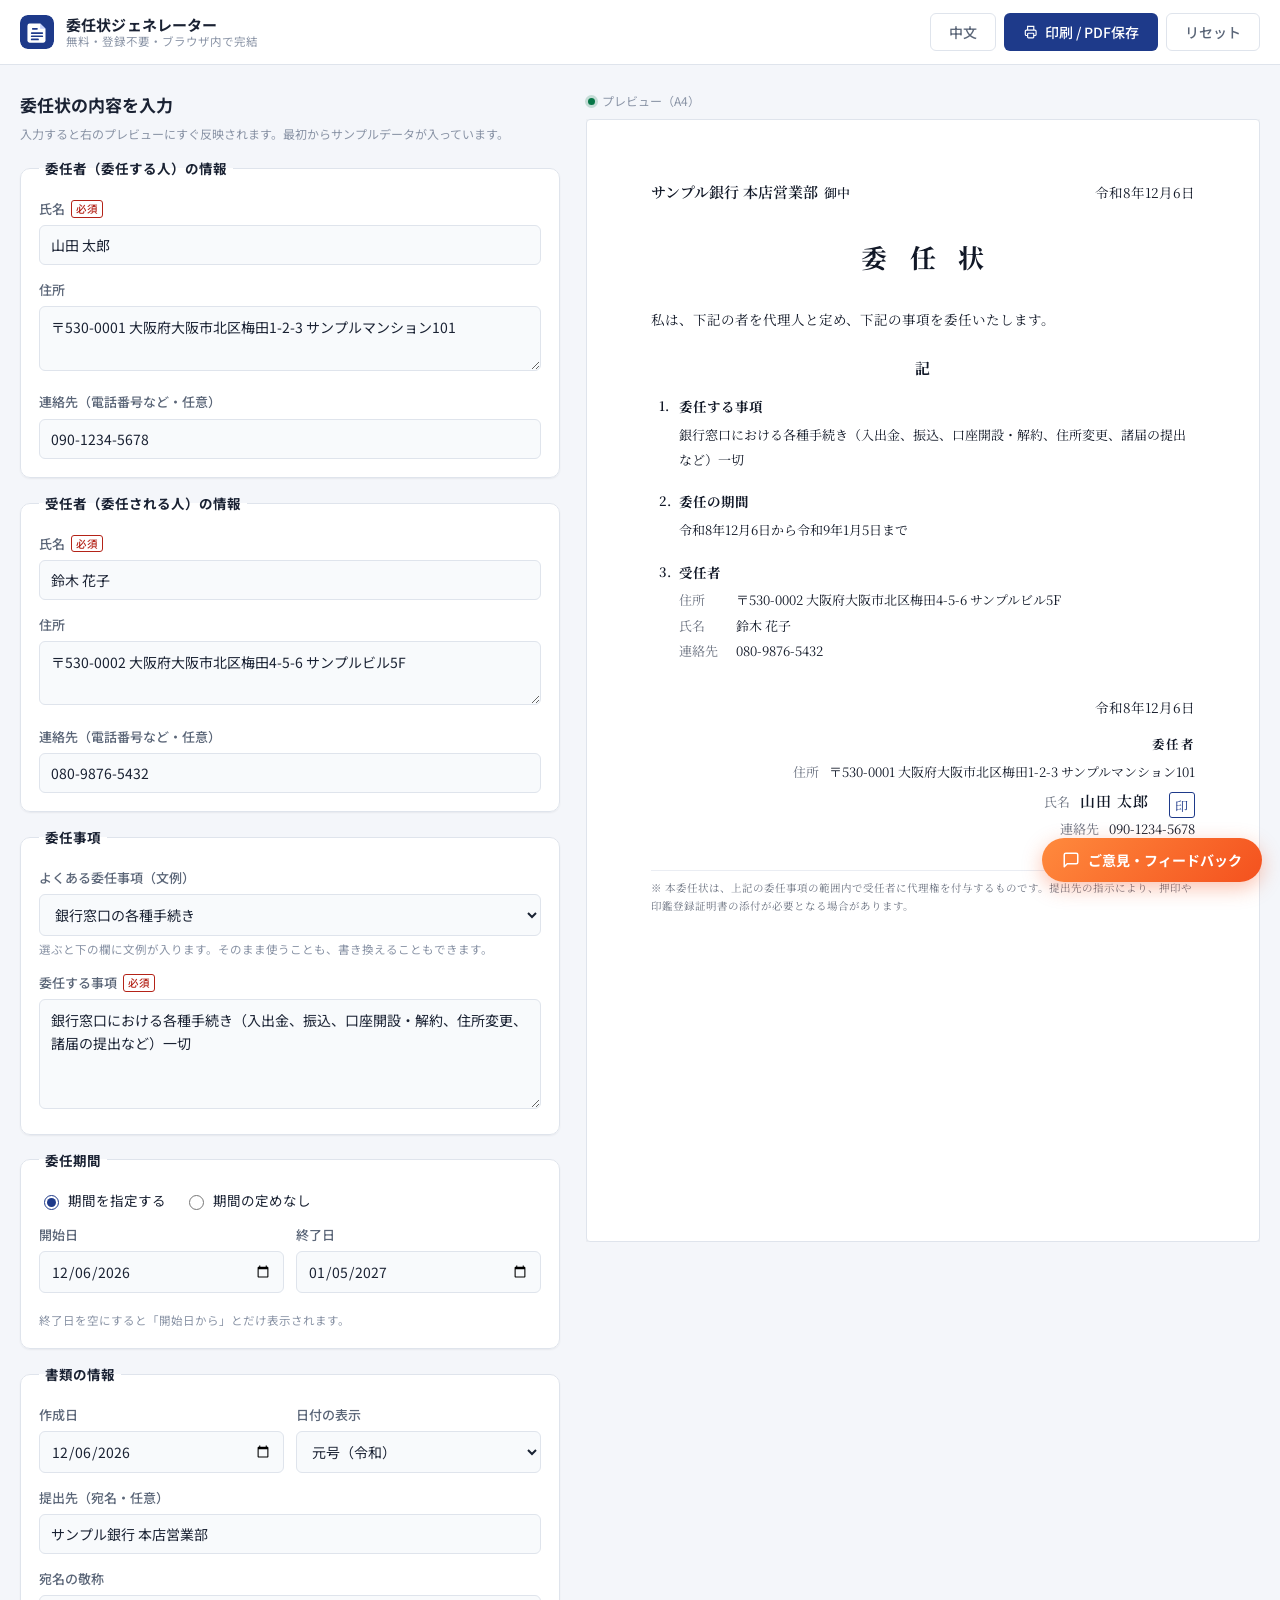
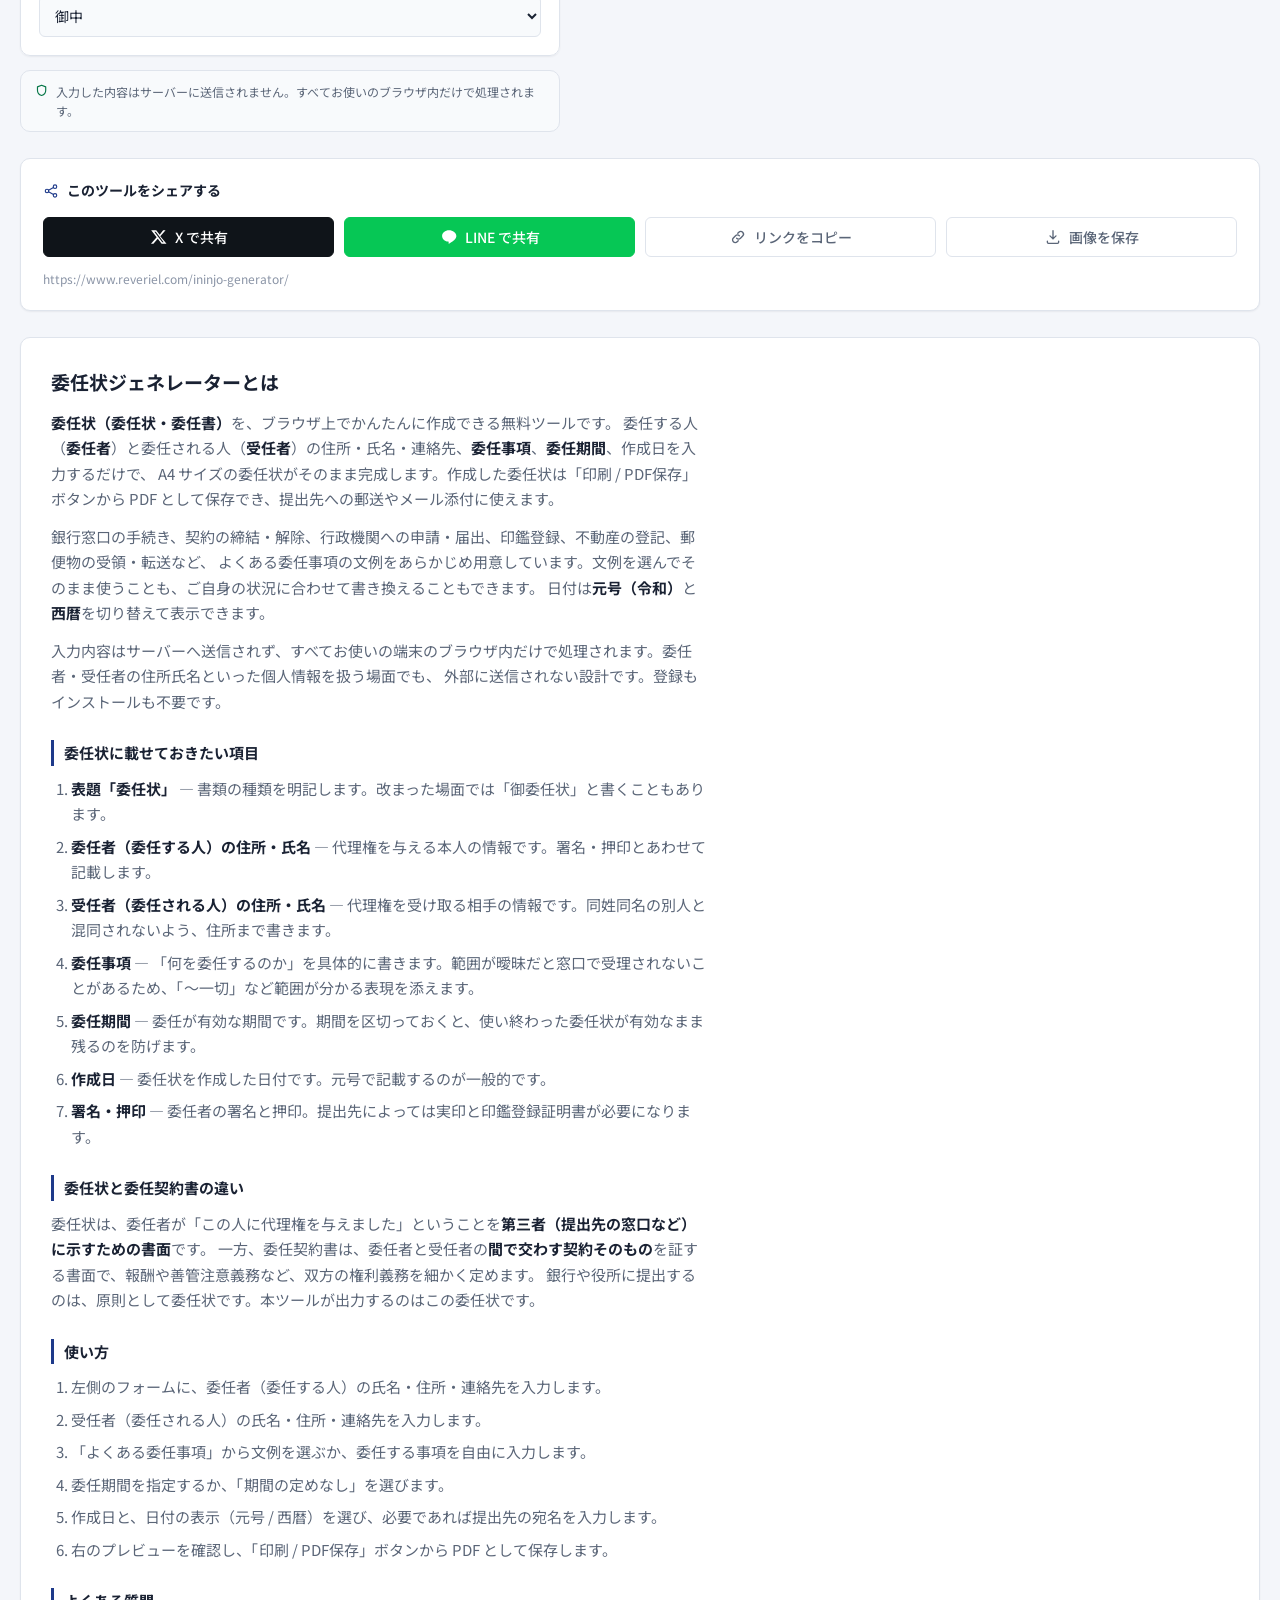
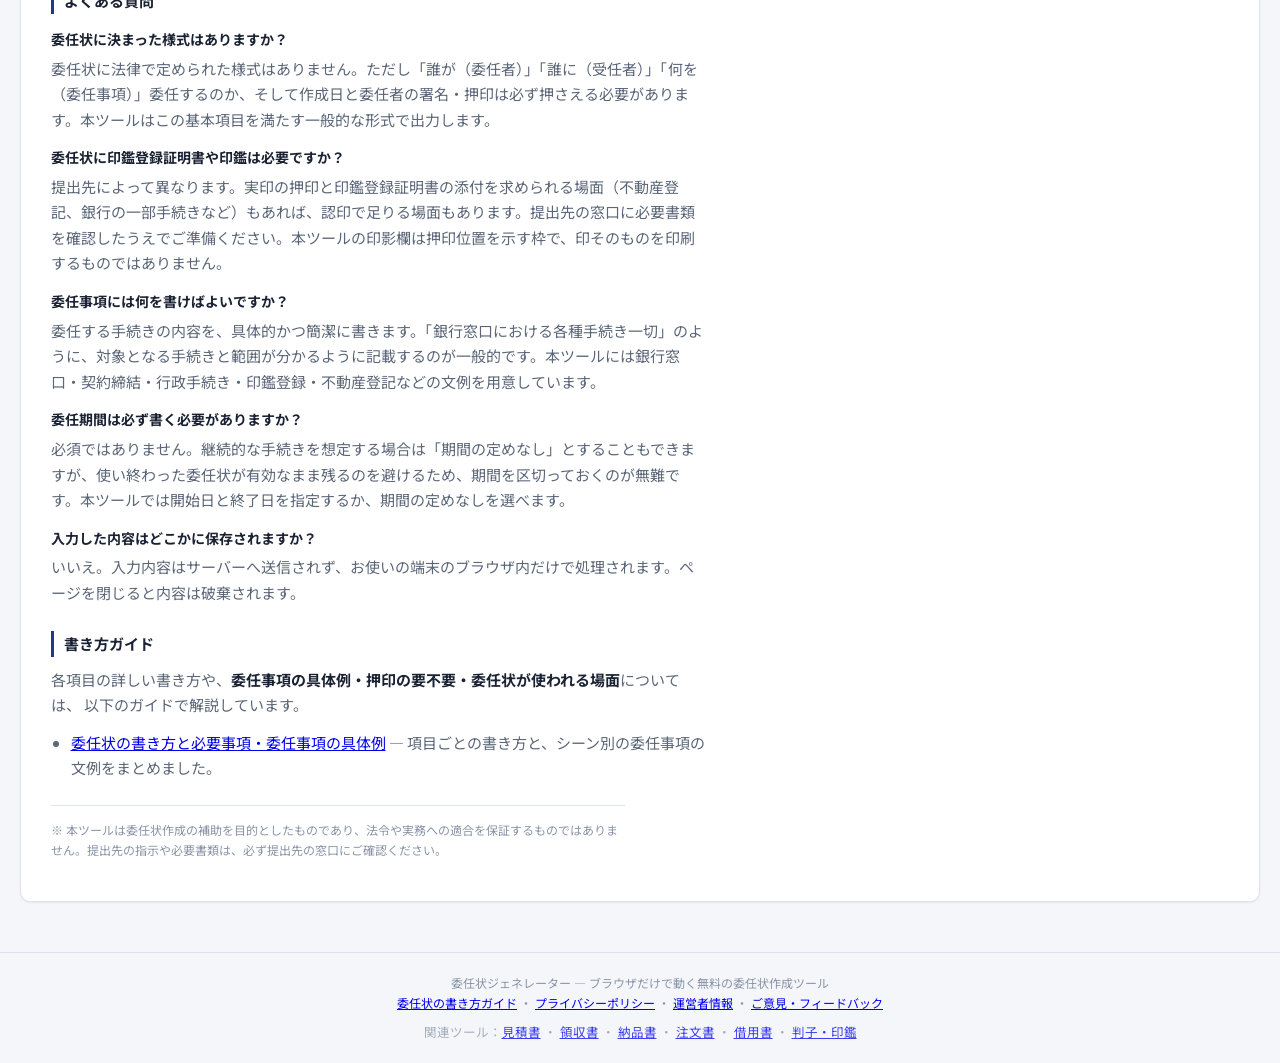
==== index.html @ 8fd9bf95 "新建委任状ジェネレーター：委任状PDF作成ツール(双栏form+A4预览+i18n+書き方教程)" ====
<!DOCTYPE html>
<html lang="ja">
<head>
<meta charset="UTF-8">
<meta name="viewport" content="width=device-width, initial-scale=1">
<title>委任状ジェネレーター｜無料・登録不要で委任状をPDF作成</title>
<meta name="description" content="委任状（委任状・委任書）を無料で作成できるツールです。委任者・受任者の住所氏名、委任事項、委任期間、作成日を入力するだけで、A4 の委任状がブラウザ内で完成します。銀行窓口・契約締結・行政手続き・印鑑登録・不動産登記などの文例つき。登録不要、入力内容は外部送信されません。">
<meta name="keywords" content="委任状,委任状 テンプレート,委任状 書き方,委任状 無料,委任状 PDF,委任状 フォーマット,委任事項,委任書">
<meta name="robots" content="index, follow">
<link rel="canonical" href="https://www.reveriel.com/ininjo-generator/">
<meta property="og:type" content="website">
<meta property="og:title" content="委任状ジェネレーター｜無料・登録不要で委任状をPDF作成">
<meta property="og:description" content="委任者・受任者・委任事項・委任期間を入力するだけで、A4 の委任状を無料で作成し、PDF 保存できます。ブラウザ内で完結。">
<meta property="og:locale" content="ja_JP">
<meta property="og:url" content="https://www.reveriel.com/ininjo-generator/">
<meta property="og:image" content="https://www.reveriel.com/ininjo-generator/og-image.png">
<meta property="og:image:width" content="1200">
<meta property="og:image:height" content="630">
<meta name="twitter:card" content="summary_large_image">
<meta name="twitter:image" content="https://www.reveriel.com/ininjo-generator/og-image.png">
<link rel="preconnect" href="https://fonts.googleapis.com">
<link rel="preconnect" href="https://fonts.gstatic.com" crossorigin>
<link href="https://fonts.googleapis.com/css2?family=Noto+Sans+JP:wght@400;500;700&family=Noto+Serif+JP:wght@400;600;700&display=swap" rel="stylesheet">
<link rel="icon" href="data:image/svg+xml,%3Csvg xmlns='http://www.w3.org/2000/svg' viewBox='0 0 32 32'%3E%3Crect width='32' height='32' rx='7' fill='%231e3a8a'/%3E%3Cpath d='M9 8h10l5 5v11a2 2 0 0 1-2 2H9a2 2 0 0 1-2-2V10a2 2 0 0 1 2-2z' fill='%23ffffff'/%3E%3Cpath d='M19 8v5h5' fill='%23c7d2fe'/%3E%3Cg stroke='%231e3a8a' stroke-width='1.6' stroke-linecap='round'%3E%3Cpath d='M12 13h4M11 17h10M11 20h10M11 23h6'/%3E%3C/g%3E%3C/svg%3E">
<link rel="stylesheet" href="style.css">
<!-- Cloudflare Web Analytics --><script type='module' src='https://static.cloudflareinsights.com/beacon.min.js' data-cf-beacon='{"token": "6fc01bf3ac5e457ba1bd16b91e5b653e"}'></script><!-- End Cloudflare Web Analytics -->
<script type="application/ld+json">
{
  "@context": "https://schema.org",
  "@graph": [
    {
      "@type": "WebApplication",
      "name": "委任状ジェネレーター",
      "url": "https://www.reveriel.com/ininjo-generator/",
      "applicationCategory": "BusinessApplication",
      "operatingSystem": "Web",
      "browserRequirements": "JavaScript が有効なブラウザ",
      "description": "委任者・受任者・委任事項・委任期間を入力するだけで、A4 の委任状（委任状・委任書）をブラウザ上で作成し、PDF として保存・印刷できる無料ツールです。",
      "offers": { "@type": "Offer", "price": "0", "priceCurrency": "JPY" },
      "featureList": [
        "委任者・受任者の住所・氏名・連絡先の記載",
        "銀行窓口・契約締結・行政手続き・印鑑登録・不動産登記などの委任事項の文例",
        "委任期間の指定（期限なしにも対応）",
        "元号（令和）・西暦の切り替え",
        "A4 縦の印刷・PDF 保存",
        "入力内容はブラウザ内のみで処理"
      ],
      "inLanguage": "ja"
    },
    {
      "@type": "FAQPage",
      "mainEntity": [
        {
          "@type": "Question",
          "name": "委任状に決まった様式はありますか？",
          "acceptedAnswer": {
            "@type": "Answer",
            "text": "委任状に法律で定められた様式はありません。ただし「誰が（委任者）」「誰に（受任者）」「何を（委任事項）」委任するのか、そして作成日と委任者の署名・押印は必ず押さえる必要があります。本ツールはこの基本項目を満たす一般的な形式で出力します。"
          }
        },
        {
          "@type": "Question",
          "name": "委任状に印鑑登録証明書や印鑑は必要ですか？",
          "acceptedAnswer": {
            "@type": "Answer",
            "text": "提出先によって異なります。実印の押印と印鑑登録証明書の添付を求められる場面（不動産登記、銀行の一部手続きなど）もあれば、認印で足りる場面もあります。提出先の窓口に必要書類を確認したうえでご準備ください。本ツールの印影欄は押印位置を示す枠で、印そのものを印刷するものではありません。"
          }
        },
        {
          "@type": "Question",
          "name": "委任事項には何を書けばよいですか？",
          "acceptedAnswer": {
            "@type": "Answer",
            "text": "委任する手続きの内容を、具体的かつ簡潔に書きます。「銀行窓口における各種手続き一切」のように、対象となる手続きと範囲が分かるように記載するのが一般的です。本ツールには銀行窓口・契約締結・行政手続き・印鑑登録・不動産登記などの文例を用意しています。"
          }
        },
        {
          "@type": "Question",
          "name": "委任期間は必ず書く必要がありますか？",
          "acceptedAnswer": {
            "@type": "Answer",
            "text": "必須ではありません。継続的な手続きを想定する場合は「期間の定めなし」とすることもできますが、使い終わった委任状が有効なまま残るのを避けるため、期間を区切っておくのが無難です。本ツールでは開始日と終了日を指定するか、期間の定めなしを選べます。"
          }
        },
        {
          "@type": "Question",
          "name": "入力した内容はサーバーに送信されますか？",
          "acceptedAnswer": {
            "@type": "Answer",
            "text": "いいえ。入力内容はサーバーへ送信されず、お使いの端末のブラウザ内だけで処理されます。ページを閉じると内容は破棄されます。"
          }
        }
      ]
    }
  ]
}
</script>
</head>
<body>

<header class="site-header no-print">
  <div class="wrap header-inner">
    <div class="brand">
      <svg class="brand-mark" viewBox="0 0 32 32" aria-hidden="true">
        <rect width="32" height="32" rx="7" fill="currentColor"/>
        <path d="M9 8h10l5 5v11a2 2 0 0 1-2 2H9a2 2 0 0 1-2-2V10a2 2 0 0 1 2-2z" fill="#fff"/>
        <path d="M19 8v5h5" fill="#c7d2fe"/>
        <g stroke="currentColor" stroke-width="1.6" stroke-linecap="round">
          <path d="M12 13h4M11 17h10M11 20h10M11 23h6"/>
        </g>
      </svg>
      <div class="brand-text">
        <strong data-i18n="brandName">委任状ジェネレーター</strong>
        <span data-i18n="tagline">無料・登録不要・ブラウザ内で完結</span>
      </div>
    </div>

    <div class="header-actions">
      <button type="button" class="btn btn-ghost" id="langBtn" aria-label="表示言語を切り替える / 切换语言">中文</button>
      <button type="button" class="btn btn-primary" id="printBtn">
        <svg viewBox="0 0 20 20" aria-hidden="true" class="ic">
          <path d="M6 7V3h8v4M6 15H4.5A1.5 1.5 0 0 1 3 13.5v-4A1.5 1.5 0 0 1 4.5 8h11A1.5 1.5 0 0 1 17 9.5v4a1.5 1.5 0 0 1-1.5 1.5H14" fill="none" stroke="currentColor" stroke-width="1.5" stroke-linecap="round"/>
          <rect x="6" y="12" width="8" height="6" rx="1" fill="none" stroke="currentColor" stroke-width="1.5"/>
        </svg>
        <span data-i18n="btnPrint">印刷 / PDF保存</span>
      </button>
      <button type="button" class="btn btn-ghost" id="resetBtn" data-i18n="btnReset">リセット</button>
    </div>
  </div>
</header>

<main class="wrap layout">

  <!-- ============ 入力フォーム ============ -->
  <section class="pane form-pane no-print" aria-label="入力フォーム">
    <div class="pane-head">
      <h2 data-i18n="formTitle">委任状の内容を入力</h2>
      <p class="hint" data-i18n="formHint">入力すると右のプレビューにすぐ反映されます。最初からサンプルデータが入っています。</p>
    </div>

    <form id="delegationForm" autocomplete="off" novalidate>

      <fieldset class="card">
        <legend data-i18n="legendPrincipal">委任者（委任する人）の情報</legend>

        <div class="field">
          <label for="principalName"><span data-i18n="lblPrincipalName">氏名</span><span class="req" data-i18n="req">必須</span></label>
          <input type="text" id="principalName" name="principalName" data-i18n-ph="phPrincipalName" placeholder="例：山田 太郎">
        </div>

        <div class="field">
          <label for="principalAddress" data-i18n="lblPrincipalAddress">住所</label>
          <textarea id="principalAddress" name="principalAddress" rows="2" data-i18n-ph="phPrincipalAddress" placeholder="例：〒530-0001 大阪府大阪市北区梅田1-2-3 サンプルマンション101"></textarea>
        </div>

        <div class="field">
          <label for="principalContact" data-i18n="lblContact">連絡先（電話番号など・任意）</label>
          <input type="text" id="principalContact" name="principalContact" inputmode="tel" data-i18n-ph="phContact" placeholder="例：090-1234-5678">
        </div>
      </fieldset>

      <fieldset class="card">
        <legend data-i18n="legendAgent">受任者（委任される人）の情報</legend>

        <div class="field">
          <label for="agentName"><span data-i18n="lblAgentName">氏名</span><span class="req" data-i18n="req">必須</span></label>
          <input type="text" id="agentName" name="agentName" data-i18n-ph="phAgentName" placeholder="例：鈴木 花子">
        </div>

        <div class="field">
          <label for="agentAddress" data-i18n="lblAgentAddress">住所</label>
          <textarea id="agentAddress" name="agentAddress" rows="2" data-i18n-ph="phAgentAddress" placeholder="例：〒530-0002 大阪府大阪市北区梅田4-5-6 サンプルビル5F"></textarea>
        </div>

        <div class="field">
          <label for="agentContact" data-i18n="lblContact">連絡先（電話番号など・任意）</label>
          <input type="text" id="agentContact" name="agentContact" inputmode="tel" data-i18n-ph="phContact" placeholder="例：080-9876-5432">
        </div>
      </fieldset>

      <fieldset class="card">
        <legend data-i18n="legendMatters">委任事項</legend>

        <div class="field">
          <label for="mattersPreset" data-i18n="lblMattersPreset">よくある委任事項（文例）</label>
          <select id="mattersPreset" name="mattersPreset">
            <option value="" selected data-i18n="optMattersChoose">—— 選択してください（または自由に入力）——</option>
            <option value="bank" data-i18n="presetBank">銀行窓口の各種手続き</option>
            <option value="contract" data-i18n="presetContract">契約の締結・解除</option>
            <option value="admin" data-i18n="presetAdmin">行政機関への申請・届出</option>
            <option value="inkan" data-i18n="presetInkan">印鑑登録に関する手続き</option>
            <option value="realestate" data-i18n="presetRealestate">不動産の登記に関する手続き</option>
            <option value="mail" data-i18n="presetMail">郵便物の受領・転送</option>
          </select>
          <p class="help" data-i18n="helpMattersPreset">選ぶと下の欄に文例が入ります。そのまま使うことも、書き換えることもできます。</p>
        </div>

        <div class="field">
          <label for="matters"><span data-i18n="lblMatters">委任する事項</span><span class="req" data-i18n="req">必須</span></label>
          <textarea id="matters" name="matters" rows="4" data-i18n-ph="phMatters" placeholder="例：銀行窓口における各種手続き（入出金、振込、口座開設・解約、住所変更など）一切"></textarea>
        </div>
      </fieldset>

      <fieldset class="card">
        <legend data-i18n="legendPeriod">委任期間</legend>

        <div class="radio-row">
          <label><input type="radio" name="periodType" value="range" checked><span data-i18n="optPeriodRange">期間を指定する</span></label>
          <label><input type="radio" name="periodType" value="none"><span data-i18n="optPeriodNone">期間の定めなし</span></label>
        </div>

        <div class="grid-2" id="periodFields">
          <div class="field">
            <label for="periodFrom" data-i18n="lblPeriodFrom">開始日</label>
            <input type="date" id="periodFrom" name="periodFrom">
          </div>
          <div class="field">
            <label for="periodTo" data-i18n="lblPeriodTo">終了日</label>
            <input type="date" id="periodTo" name="periodTo">
          </div>
        </div>
        <p class="help" data-i18n="helpPeriod">終了日を空にすると「開始日から」とだけ表示されます。</p>
      </fieldset>

      <fieldset class="card">
        <legend data-i18n="legendDoc">書類の情報</legend>

        <div class="grid-2">
          <div class="field">
            <label for="issueDate" data-i18n="lblIssueDate">作成日</label>
            <input type="date" id="issueDate" name="issueDate">
          </div>
          <div class="field">
            <label for="eraStyle" data-i18n="lblEraStyle">日付の表示</label>
            <select id="eraStyle" name="eraStyle">
              <option value="era" selected data-i18n="optEraJa">元号（令和）</option>
              <option value="west" data-i18n="optEraWest">西暦</option>
            </select>
          </div>
        </div>

        <div class="field">
          <label for="recipient" data-i18n="lblRecipient">提出先（宛名・任意）</label>
          <input type="text" id="recipient" name="recipient" data-i18n-ph="phRecipient" placeholder="例：サンプル銀行 本店営業部">
        </div>

        <div class="field">
          <label for="recipientHonorific" data-i18n="lblHonorific">宛名の敬称</label>
          <select id="recipientHonorific" name="recipientHonorific">
            <option value="御中" selected>御中</option>
            <option value="様">様</option>
            <option value="">（付けない）</option>
          </select>
        </div>
      </fieldset>

      <p class="privacy-note">
        <svg viewBox="0 0 16 16" aria-hidden="true" class="ic"><path d="M8 1.5 3 3.5v4c0 3 2.1 5.6 5 6.5 2.9-.9 5-3.5 5-6.5v-4L8 1.5z" fill="none" stroke="currentColor" stroke-width="1.4" stroke-linejoin="round"/></svg>
        <span data-i18n="privacy">入力した内容はサーバーに送信されません。すべてお使いのブラウザ内だけで処理されます。</span>
      </p>
    </form>
  </section>

  <!-- ============ プレビュー / 印刷対象 ============ -->
  <section class="pane preview-pane" aria-label="プレビュー">
    <div class="preview-bar no-print">
      <span class="dot"></span> <span data-i18n="previewBar">プレビュー（A4）</span>
    </div>

    <div class="paper-wrap">
      <article class="paper" id="paper">
        <div class="doc-topline">
          <p class="doc-recipient" id="pvRecipientLine" hidden>
            <span id="pvRecipient">サンプル銀行 本店営業部</span><span class="honorific" id="pvRecipientHonorific">御中</span>
          </p>
          <p class="doc-date" id="pvDate">令和8年10月13日</p>
        </div>

        <h1 class="doc-title" id="docTitle">委 任 状</h1>

        <p class="doc-lead" id="pvLead">私は、下記の者を代理人と定め、下記の事項を委任いたします。</p>

        <p class="ki-mark">記</p>

        <ol class="doc-items">
          <li class="doc-item">
            <p class="item-title" id="pvItemMatters">委任する事項</p>
            <p class="item-body" id="pvMatters"></p>
          </li>

          <li class="doc-item">
            <p class="item-title" id="pvItemPeriod">委任の期間</p>
            <p class="item-body" id="pvPeriod"></p>
          </li>

          <li class="doc-item">
            <p class="item-title" id="pvItemAgent">受任者</p>
            <div class="party">
              <p class="party-line" id="pvAgentAddressLine">
                <span class="party-label">住所</span>
                <span class="party-value" id="pvAgentAddress"></span>
              </p>
              <p class="party-line" id="pvAgentNameLine">
                <span class="party-label">氏名</span>
                <span class="party-value" id="pvAgentName"></span>
              </p>
              <p class="party-line" id="pvAgentContactLine">
                <span class="party-label">連絡先</span>
                <span class="party-value" id="pvAgentContact"></span>
              </p>
            </div>
          </li>
        </ol>

        <div class="sign-block">
          <p class="sign-date" id="pvSignDate">令和8年10月13日</p>
          <p class="sign-role" id="pvRolePrincipal">委任者</p>
          <p class="sign-line" id="pvPrincipalAddressLine">
            <span class="party-label">住所</span>
            <span class="party-value" id="pvPrincipalAddress"></span>
          </p>
          <p class="sign-line" id="pvPrincipalNameLine">
            <span class="party-label">氏名</span>
            <span class="party-value sign-name" id="pvPrincipalName"></span>
            <span class="seal-box" aria-hidden="true">印</span>
          </p>
          <p class="sign-line" id="pvPrincipalContactLine">
            <span class="party-label">連絡先</span>
            <span class="party-value" id="pvPrincipalContact"></span>
          </p>
        </div>

        <p class="paper-footnote" id="pvPaperNote">※ 本委任状は、上記の委任事項の範囲内で受任者に代理権を付与するものです。提出先の指示により、押印や印鑑登録証明書の添付が必要となる場合があります。</p>
      </article>
    </div>
  </section>

  <!-- ============ シェア（バイラル導線） ============ -->
  <section class="share-block no-print" id="shareBlock" aria-label="share">
    <p class="share-block-title">
      <svg viewBox="0 0 24 24" fill="none" stroke="currentColor" stroke-width="1.7" stroke-linecap="round" stroke-linejoin="round" aria-hidden="true"><circle cx="18" cy="5.5" r="2.6"/><circle cx="6" cy="12" r="2.6"/><circle cx="18" cy="18.5" r="2.6"/><path d="M8.3 10.8 15.7 6.7M8.3 13.2l7.4 4.1"/></svg>
      <span data-i18n="shareTitle">このツールをシェアする</span>
    </p>
    <div class="share-row">
      <button class="btn share-btn share-x" id="shareXBtn" type="button" aria-label="X">
        <svg class="share-logo" viewBox="0 0 24 24" fill="currentColor" aria-hidden="true"><path d="M17.53 3h3.24l-7.08 8.09L22 21h-6.52l-5.11-6.68L4.53 21H1.29l7.57-8.66L1.6 3h6.69l4.62 6.1L17.53 3Zm-1.14 16.06h1.8L7.7 4.85H5.77l10.62 14.21Z"/></svg>
        <span data-i18n="shareX">X で共有</span>
      </button>
      <button class="btn share-btn share-line" id="shareLineBtn" type="button" aria-label="LINE">
        <svg class="share-logo" viewBox="0 0 24 24" fill="currentColor" aria-hidden="true"><path d="M12 3C6.9 3 2.8 6.4 2.8 10.6c0 3.77 3.35 6.93 7.88 7.53.31.07.73.2.83.47.1.24.06.62.03.87l-.13.83c-.04.24-.19.94.82.51 1.01-.42 5.44-3.2 7.42-5.48 1.37-1.47 2.13-2.96 2.13-4.73C21.78 6.4 17.1 3 12 3Z"/></svg>
        <span data-i18n="shareLine">LINE で共有</span>
      </button>
      <button class="btn share-btn share-copy" id="shareCopyBtn" type="button" aria-label="copy link">
        <svg class="share-logo" viewBox="0 0 24 24" fill="none" stroke="currentColor" stroke-width="1.8" stroke-linecap="round" stroke-linejoin="round" aria-hidden="true"><path d="M10.2 13.7a3.6 3.6 0 0 0 5.1 0l2.9-2.9a3.6 3.6 0 0 0-5.1-5.1l-1.4 1.4"/><path d="M13.8 10.3a3.6 3.6 0 0 0-5.1 0l-2.9 2.9a3.6 3.6 0 0 0 5.1 5.1l1.4-1.4"/></svg>
        <span id="shareCopyLabel" data-i18n="shareCopy">リンクをコピー</span>
      </button>
      <button class="btn share-btn share-img" id="shareSaveBtn" type="button" aria-label="save image">
        <svg class="share-logo" viewBox="0 0 24 24" fill="none" stroke="currentColor" stroke-width="1.8" stroke-linecap="round" stroke-linejoin="round" aria-hidden="true"><path d="M12 3.5v11M8 10.5l4 4 4-4"/><path d="M4.5 17.5V19a1.5 1.5 0 0 0 1.5 1.5h12a1.5 1.5 0 0 0 1.5-1.5v-1.5"/></svg>
        <span id="shareSaveLabel" data-i18n="shareSave">画像を保存</span>
      </button>
    </div>
    <p class="share-url" id="shareUrlText"></p>
  </section>

  <!-- ============ SEO 説明文 ============ -->
  <section class="seo no-print" aria-label="ツールについて">
    <h2>委任状ジェネレーターとは</h2>
    <p>
      <strong>委任状（委任状・委任書）</strong>を、ブラウザ上でかんたんに作成できる無料ツールです。
      委任する人（<strong>委任者</strong>）と委任される人（<strong>受任者</strong>）の住所・氏名・連絡先、<strong>委任事項</strong>、<strong>委任期間</strong>、作成日を入力するだけで、
      A4 サイズの委任状がそのまま完成します。作成した委任状は「印刷 / PDF保存」ボタンから PDF として保存でき、提出先への郵送やメール添付に使えます。
    </p>
    <p>
      銀行窓口の手続き、契約の締結・解除、行政機関への申請・届出、印鑑登録、不動産の登記、郵便物の受領・転送など、
      よくある委任事項の文例をあらかじめ用意しています。文例を選んでそのまま使うことも、ご自身の状況に合わせて書き換えることもできます。
      日付は<strong>元号（令和）</strong>と<strong>西暦</strong>を切り替えて表示できます。
    </p>
    <p>
      入力内容はサーバーへ送信されず、すべてお使いの端末のブラウザ内だけで処理されます。委任者・受任者の住所氏名といった個人情報を扱う場面でも、
      外部に送信されない設計です。登録もインストールも不要です。
    </p>

    <h3>委任状に載せておきたい項目</h3>
    <ol class="seo-list">
      <li><strong>表題「委任状」</strong> — 書類の種類を明記します。改まった場面では「御委任状」と書くこともあります。</li>
      <li><strong>委任者（委任する人）の住所・氏名</strong> — 代理権を与える本人の情報です。署名・押印とあわせて記載します。</li>
      <li><strong>受任者（委任される人）の住所・氏名</strong> — 代理権を受け取る相手の情報です。同姓同名の別人と混同されないよう、住所まで書きます。</li>
      <li><strong>委任事項</strong> — 「何を委任するのか」を具体的に書きます。範囲が曖昧だと窓口で受理されないことがあるため、「〜一切」など範囲が分かる表現を添えます。</li>
      <li><strong>委任期間</strong> — 委任が有効な期間です。期間を区切っておくと、使い終わった委任状が有効なまま残るのを防げます。</li>
      <li><strong>作成日</strong> — 委任状を作成した日付です。元号で記載するのが一般的です。</li>
      <li><strong>署名・押印</strong> — 委任者の署名と押印。提出先によっては実印と印鑑登録証明書が必要になります。</li>
    </ol>

    <h3>委任状と委任契約書の違い</h3>
    <p>
      委任状は、委任者が「この人に代理権を与えました」ということを<strong>第三者（提出先の窓口など）に示すための書面</strong>です。
      一方、委任契約書は、委任者と受任者の<strong>間で交わす契約そのもの</strong>を証する書面で、報酬や善管注意義務など、双方の権利義務を細かく定めます。
      銀行や役所に提出するのは、原則として委任状です。本ツールが出力するのはこの委任状です。
    </p>

    <h3>使い方</h3>
    <ol class="seo-list">
      <li>左側のフォームに、委任者（委任する人）の氏名・住所・連絡先を入力します。</li>
      <li>受任者（委任される人）の氏名・住所・連絡先を入力します。</li>
      <li>「よくある委任事項」から文例を選ぶか、委任する事項を自由に入力します。</li>
      <li>委任期間を指定するか、「期間の定めなし」を選びます。</li>
      <li>作成日と、日付の表示（元号 / 西暦）を選び、必要であれば提出先の宛名を入力します。</li>
      <li>右のプレビューを確認し、「印刷 / PDF保存」ボタンから PDF として保存します。</li>
    </ol>

    <h3>よくある質問</h3>
    <dl class="faq">
      <dt>委任状に決まった様式はありますか？</dt>
      <dd>委任状に法律で定められた様式はありません。ただし「誰が（委任者）」「誰に（受任者）」「何を（委任事項）」委任するのか、そして作成日と委任者の署名・押印は必ず押さえる必要があります。本ツールはこの基本項目を満たす一般的な形式で出力します。</dd>

      <dt>委任状に印鑑登録証明書や印鑑は必要ですか？</dt>
      <dd>提出先によって異なります。実印の押印と印鑑登録証明書の添付を求められる場面（不動産登記、銀行の一部手続きなど）もあれば、認印で足りる場面もあります。提出先の窓口に必要書類を確認したうえでご準備ください。本ツールの印影欄は押印位置を示す枠で、印そのものを印刷するものではありません。</dd>

      <dt>委任事項には何を書けばよいですか？</dt>
      <dd>委任する手続きの内容を、具体的かつ簡潔に書きます。「銀行窓口における各種手続き一切」のように、対象となる手続きと範囲が分かるように記載するのが一般的です。本ツールには銀行窓口・契約締結・行政手続き・印鑑登録・不動産登記などの文例を用意しています。</dd>

      <dt>委任期間は必ず書く必要がありますか？</dt>
      <dd>必須ではありません。継続的な手続きを想定する場合は「期間の定めなし」とすることもできますが、使い終わった委任状が有効なまま残るのを避けるため、期間を区切っておくのが無難です。本ツールでは開始日と終了日を指定するか、期間の定めなしを選べます。</dd>

      <dt>入力した内容はどこかに保存されますか？</dt>
      <dd>いいえ。入力内容はサーバーへ送信されず、お使いの端末のブラウザ内だけで処理されます。ページを閉じると内容は破棄されます。</dd>
    </dl>

    <h3>書き方ガイド</h3>
    <p>
      各項目の詳しい書き方や、<strong>委任事項の具体例・押印の要不要・委任状が使われる場面</strong>については、
      以下のガイドで解説しています。
    </p>
    <ul class="seo-list">
      <li><a href="https://www.reveriel.com/ininjo-generator/ininjo-kakikata.html">委任状の書き方と必要事項・委任事項の具体例</a> — 項目ごとの書き方と、シーン別の委任事項の文例をまとめました。</li>
    </ul>

    <p class="disclaimer">
      ※ 本ツールは委任状作成の補助を目的としたものであり、法令や実務への適合を保証するものではありません。提出先の指示や必要書類は、必ず提出先の窓口にご確認ください。
    </p>
  </section>
</main>

<footer class="site-footer no-print">
  <div class="wrap">
    <p>委任状ジェネレーター — ブラウザだけで動く無料の委任状作成ツール</p>
    <p><a href="https://www.reveriel.com/ininjo-generator/ininjo-kakikata.html">委任状の書き方ガイド</a> ・ <a href="https://www.reveriel.com/ininjo-generator/privacy.html">プライバシーポリシー</a> ・ <a href="https://www.reveriel.com/ininjo-generator/company.html">運営者情報</a> ・ <a href="https://docs.google.com/forms/d/e/1FAIpQLSfHGUfgAlViT3TFiVtJi_EpJ4ioUpd9oGyaJ7rehEV-gBH_PA/viewform?usp=pp_url&amp;entry.1745177199=%E5%A7%94%E4%BB%BB%E7%8A%B6" target="_blank" rel="noopener">ご意見・フィードバック</a></p>
    <p style="margin-top:8px;font-size:12.5px;opacity:.75;">関連ツール：<a href="https://www.reveriel.com/mitsumori-pdf/">見積書</a> ・ <a href="https://www.reveriel.com/ryoshusho-pdf/">領収書</a> ・ <a href="https://www.reveriel.com/nohinsho-pdf/">納品書</a> ・ <a href="https://www.reveriel.com/chumonsho-pdf/">注文書</a> ・ <a href="https://www.reveriel.com/shakuyo-contract/">借用書</a> ・ <a href="https://www.reveriel.com/hanko-generator/">判子・印鑑</a></p>
  </div>
</footer>

<script src="script.js"></script>
<!-- フィードバックFAB（右下固定・常時表示） -->
<a href="https://docs.google.com/forms/d/e/1FAIpQLSfHGUfgAlViT3TFiVtJi_EpJ4ioUpd9oGyaJ7rehEV-gBH_PA/viewform?usp=pp_url&amp;entry.1745177199=%E5%A7%94%E4%BB%BB%E7%8A%B6" target="_blank" rel="noopener" class="feedback-fab" aria-label="ご意見・フィードバックを送る">
  <svg viewBox="0 0 24 24" fill="none" stroke="currentColor" stroke-width="2" stroke-linecap="round" stroke-linejoin="round" aria-hidden="true"><path d="M21 15a2 2 0 0 1-2 2H7l-4 4V5a2 2 0 0 1 2-2h14a2 2 0 0 1 2 2z"/></svg>
  <span>ご意見・フィードバック</span>
</a>
</body>
</html>
---- style.css ----
/* =========================================================
   委任状ジェネレーター — style.css
   （見積書・借用書ツールと同じ配色・A4 排版を踏襲）
   ========================================================= */

:root {
  --c-bg:            #f4f6fa;
  --c-surface:       #ffffff;
  --c-surface-2:     #f8fafc;
  --c-border:        #dfe4ec;
  --c-border-strong: #c3cad6;
  --c-text:          #1a2233;
  --c-text-muted:    #5b6678;
  --c-text-faint:    #8a94a6;
  --c-accent:        #1e3a8a;
  --c-accent-soft:   #e8edf9;
  --c-accent-hover:  #16295f;
  --c-danger:        #b42318;
  --c-danger-soft:   #fef3f2;
  --c-success:       #067647;
  --c-focus:         #4f7cf7;

  --paper-bg:        #ffffff;
  --paper-ink:       #111827;
  --paper-line:      #d7dce5;
  --paper-line-soft: #eaedf3;
  --paper-accent:    #1e3a8a;

  --radius:    10px;
  --radius-sm: 6px;
  --shadow-sm: 0 1px 2px rgba(16, 24, 40, .06);
  --shadow-lg: 0 4px 24px rgba(16, 24, 40, .10);

  --font: "Noto Sans JP", -apple-system, BlinkMacSystemFont, "Hiragino Kaku Gothic ProN",
          "Hiragino Sans", "Yu Gothic", Meiryo, sans-serif;
  --font-serif: "Noto Serif JP", "Hiragino Mincho ProN", "Yu Mincho", YuMincho, serif;
}

@media (prefers-color-scheme: dark) {
  :root {
    --c-bg:            #10141c;
    --c-surface:       #18202c;
    --c-surface-2:     #1e2733;
    --c-border:        #2c3644;
    --c-border-strong: #3d4a5c;
    --c-text:          #e8ecf3;
    --c-text-muted:    #a2adbe;
    --c-text-faint:    #7d8899;
    --c-accent:        #7f9bf5;
    --c-accent-soft:   #1e2a45;
    --c-accent-hover:  #9db3f8;
    --c-danger:        #f4746a;
    --c-danger-soft:   #33191a;
    --c-success:       #4ec98b;
    --shadow-sm: 0 1px 2px rgba(0, 0, 0, .4);
    --shadow-lg: 0 4px 24px rgba(0, 0, 0, .5);
  }
}

* { box-sizing: border-box; }

/* `hidden` 属性は UA スタイルの [hidden]{display:none} に依存するため、
   作者スタイルで display を指定した要素では無効になる。確実に効かせる。 */
[hidden] { display: none !important; }

html { -webkit-text-size-adjust: 100%; }

body {
  margin: 0;
  background: var(--c-bg);
  color: var(--c-text);
  font-family: var(--font);
  font-size: 15px;
  line-height: 1.7;
  font-feature-settings: "palt" 0;
}

.wrap {
  width: 100%;
  max-width: 1440px;
  margin-inline: auto;
  padding-inline: 20px;
}

.ic { width: 1.1em; height: 1.1em; flex: none; }

/* ---------------- ヘッダー ---------------- */

.site-header {
  position: sticky;
  top: 0;
  z-index: 30;
  background: var(--c-surface);
  border-bottom: 1px solid var(--c-border);
  backdrop-filter: saturate(180%) blur(8px);
}

.header-inner {
  display: flex;
  align-items: center;
  justify-content: space-between;
  gap: 16px;
  min-height: 64px;
  flex-wrap: wrap;
  padding-block: 10px;
}

.brand { display: flex; align-items: center; gap: 12px; }

.brand-mark {
  width: 34px; height: 34px; flex: none;
  color: var(--c-accent);
  border-radius: 8px;
}

.brand-text { display: flex; flex-direction: column; line-height: 1.3; }
.brand-text strong { font-size: 15px; font-weight: 700; letter-spacing: .01em; }
.brand-text span { font-size: 11.5px; color: var(--c-text-faint); }

.header-actions { display: flex; align-items: center; gap: 8px; flex-wrap: wrap; }

/* ---------------- ボタン ---------------- */

.btn {
  display: inline-flex;
  align-items: center;
  justify-content: center;
  gap: 7px;
  padding: 10px 18px;
  font-family: inherit;
  font-size: 14px;
  font-weight: 500;
  line-height: 1.2;
  border: 1px solid transparent;
  border-radius: var(--radius-sm);
  cursor: pointer;
  text-decoration: none;
  transition: background-color .15s, border-color .15s, color .15s;
  white-space: nowrap;
}

.btn:focus-visible { outline: 2px solid var(--c-focus); outline-offset: 2px; }

.btn-primary { background: var(--c-accent); color: #fff; }
.btn-primary:hover { background: var(--c-accent-hover); }
@media (prefers-color-scheme: dark) { .btn-primary { color: #0d1220; } }

.btn-ghost {
  background: transparent;
  color: var(--c-text-muted);
  border-color: var(--c-border);
}
.btn-ghost:hover { background: var(--c-surface-2); color: var(--c-text); }

.btn-outline {
  background: var(--c-surface);
  color: var(--c-accent);
  border-color: var(--c-border-strong);
}
.btn-outline:hover { background: var(--c-accent-soft); border-color: var(--c-accent); }

.btn-sm { padding: 7px 13px; font-size: 13px; }

/* ---------------- レイアウト ---------------- */

.layout {
  display: grid;
  grid-template-columns: minmax(380px, 1fr) minmax(0, 1.25fr);
  gap: 26px;
  align-items: start;
  padding-block: 26px 40px;
}

@media (max-width: 980px) {
  /* minmax(0,1fr) にしないと、中の要素の min-content 幅で
     グリッドが横に広がってしまう（横スクロールの原因） */
  .layout { grid-template-columns: minmax(0, 1fr); gap: 20px; }
}

.pane { min-width: 0; }

.form-pane { display: flex; flex-direction: column; gap: 14px; }

.pane-head h2 { margin: 0 0 4px; font-size: 17px; font-weight: 700; }
.pane-head .hint { margin: 0; }

/* ---------------- フォーム ---------------- */

.card {
  background: var(--c-surface);
  border: 1px solid var(--c-border);
  border-radius: var(--radius);
  padding: 18px;
  margin: 0 0 14px;
  box-shadow: var(--shadow-sm);
}

.card legend {
  padding: 0 6px;
  font-size: 13.5px;
  font-weight: 700;
  color: var(--c-text);
}

.field { margin-bottom: 14px; }
.field:last-child { margin-bottom: 0; }

.field label {
  display: block;
  font-size: 13px;
  font-weight: 500;
  color: var(--c-text-muted);
  margin-bottom: 5px;
}

.req {
  display: inline-block;
  margin-left: 6px;
  font-size: 10.5px;
  font-weight: 500;
  color: var(--c-danger);
  border: 1px solid currentColor;
  border-radius: 3px;
  padding: 0 4px;
  line-height: 1.5;
  vertical-align: 1px;
}

.grid-2 {
  display: grid;
  grid-template-columns: 1fr 1fr;
  gap: 12px;
}

@media (max-width: 560px) {
  .grid-2 { grid-template-columns: 1fr; gap: 0; }
}

input[type="text"],
input[type="date"],
select,
textarea {
  width: 100%;
  padding: 9px 11px;
  font-family: inherit;
  font-size: 14px;
  color: var(--c-text);
  background: var(--c-surface-2);
  border: 1px solid var(--c-border);
  border-radius: var(--radius-sm);
  transition: border-color .15s, box-shadow .15s, background-color .15s;
}

textarea { resize: vertical; line-height: 1.6; }

input:focus, select:focus, textarea:focus {
  outline: none;
  background: var(--c-surface);
  border-color: var(--c-accent);
  box-shadow: 0 0 0 3px var(--c-accent-soft);
}

.help {
  margin: 5px 0 0;
  font-size: 11.5px;
  color: var(--c-text-faint);
  line-height: 1.5;
}

.hint {
  font-size: 12px;
  color: var(--c-text-faint);
  line-height: 1.6;
}

/* ラジオ（委任期間の有無） */

.radio-row {
  display: flex;
  flex-wrap: wrap;
  gap: 8px 18px;
  margin: 0 0 12px;
  padding: 0;
  border: 0;
}

.radio-row label {
  display: inline-flex;
  align-items: center;
  gap: 6px;
  font-size: 13.5px;
  color: var(--c-text);
  cursor: pointer;
}

.radio-row input[type="radio"] { accent-color: var(--c-accent); width: 15px; height: 15px; }

/* ---------------- プレビュー ---------------- */

.preview-pane { position: static; }

.preview-bar {
  display: flex;
  align-items: center;
  gap: 7px;
  font-size: 12px;
  color: var(--c-text-faint);
  margin-bottom: 8px;
  padding-left: 2px;
}

.preview-bar .dot {
  width: 7px; height: 7px;
  border-radius: 50%;
  background: var(--c-success);
  box-shadow: 0 0 0 3px color-mix(in srgb, var(--c-success) 20%, transparent);
}

.paper-wrap { overflow-x: auto; }

.paper {
  width: 100%;
  max-width: 210mm;
  min-height: 297mm;
  margin-inline: auto;
  padding: 16mm 17mm;
  background: var(--paper-bg);
  color: var(--paper-ink);
  border: 1px solid var(--c-border);
  border-radius: 4px;
  box-shadow: var(--shadow-lg);
  font-family: var(--font-serif);
  font-size: 13px;
  line-height: 1.75;
}

/* 宛先 + 作成日 */

.doc-topline {
  display: flex;
  align-items: flex-start;
  justify-content: space-between;
  gap: 20px;
  margin-bottom: 30px;
}

.doc-recipient {
  margin: 0;
  font-size: 15px;
  font-weight: 600;
  line-height: 1.5;
  word-break: break-word;
  max-width: 60%;
}

.doc-recipient .honorific { margin-left: 6px; font-size: 13px; font-weight: 500; }

.doc-date {
  margin: 0;
  font-size: 13.5px;
  text-align: right;
  white-space: nowrap;
}

/* 書類タイトル */

.doc-title {
  margin: 0 0 26px;
  font-size: 26px;
  font-weight: 700;
  letter-spacing: .3em;
  text-indent: .3em;
  text-align: center;
  color: var(--paper-ink);
}

.doc-lead {
  margin: 0 0 22px;
  font-size: 13.5px;
  line-height: 2;
  word-break: break-word;
}

.ki-mark {
  margin: 0 0 14px;
  font-size: 15px;
  font-weight: 700;
  letter-spacing: .6em;
  text-indent: .6em;
  text-align: center;
}

/* 記書きの項目 */

.doc-items {
  margin: 0;
  padding: 0;
  list-style: none;
  counter-reset: item;
}

.doc-item {
  position: relative;
  padding-left: 2.2em;
  margin-bottom: 18px;
}

.doc-item::before {
  counter-increment: item;
  content: counter(item) ".";
  position: absolute;
  left: .6em;
  top: 0;
  font-weight: 600;
}

.item-title {
  margin: 0 0 4px;
  font-size: 13.5px;
  font-weight: 700;
}

.item-body {
  margin: 0;
  font-size: 13px;
  line-height: 1.9;
  white-space: pre-wrap;
  word-break: break-word;
}

/* 当事者（受任者）情報 */

.party { margin: 0; }

.party-line {
  display: flex;
  gap: 10px;
  margin: 0 0 2px;
  font-size: 13px;
  line-height: 1.8;
}

.party-label {
  flex: none;
  min-width: 3.6em;
  color: #6b7280;
}

.party-value { word-break: break-word; }

/* 署名・押印欄 */

.sign-block {
  margin-top: 34px;
  display: flex;
  flex-direction: column;
  align-items: flex-end;
  text-align: right;
}

.sign-date { margin: 0 0 14px; font-size: 13.5px; }

.sign-role {
  margin: 0 0 4px;
  font-size: 12.5px;
  font-weight: 700;
  letter-spacing: .1em;
}

.sign-line {
  display: flex;
  gap: 10px;
  justify-content: flex-end;
  align-items: baseline;
  margin: 0 0 2px;
  font-size: 13px;
  line-height: 1.9;
  max-width: 100%;
}

.sign-line .party-label { min-width: 3.4em; }

.sign-name { font-size: 15px; font-weight: 600; letter-spacing: .06em; }

.seal-box {
  display: inline-flex;
  align-items: center;
  justify-content: center;
  width: 26px; height: 26px;
  margin-left: 10px;
  border: 1.4px solid var(--paper-accent);
  border-radius: 3px;
  color: var(--paper-accent);
  font-size: 13px;
  line-height: 1;
  flex: none;
  transform: translateY(4px);
}

/* 注記 */

.paper-footnote {
  margin: 26px 0 0;
  padding-top: 8px;
  border-top: 1px solid var(--paper-line-soft);
  font-size: 10.5px;
  color: #6b7280;
}

/* プレースホルダ・未入力表示（画面上のみ。印刷時は非表示） */
.ph { color: #9aa3b2; font-weight: 400; }

/* ---------------- プライバシー注記 ---------------- */

.privacy-note {
  display: flex;
  align-items: flex-start;
  gap: 8px;
  margin: 0;
  padding: 11px 14px;
  font-size: 12px;
  color: var(--c-text-muted);
  background: var(--c-surface-2);
  border: 1px solid var(--c-border);
  border-radius: var(--radius);
  line-height: 1.6;
}

.privacy-note .ic { color: var(--c-success); margin-top: .2em; }

/* ---------------- SEO セクション ---------------- */

.seo {
  grid-column: 1 / -1;
  background: var(--c-surface);
  border: 1px solid var(--c-border);
  border-radius: var(--radius);
  padding: 28px 30px;
  box-shadow: var(--shadow-sm);
}

@media (max-width: 640px) {
  .seo { padding: 22px 18px; }
}

.seo h2 { margin: 0 0 12px; font-size: 19px; font-weight: 700; }

.seo h3 {
  margin: 26px 0 10px;
  font-size: 15px;
  font-weight: 700;
  padding-left: 10px;
  border-left: 3px solid var(--c-accent);
}

.seo p {
  margin: 0 0 12px;
  color: var(--c-text-muted);
  max-width: 82ch;
}

.seo strong { color: var(--c-text); font-weight: 700; }

.seo-list {
  margin: 0 0 8px;
  padding-left: 1.3em;
  color: var(--c-text-muted);
  max-width: 82ch;
}

.seo-list li { margin-bottom: 7px; }

.faq { margin: 0; max-width: 82ch; }
.faq dt {
  font-weight: 700;
  color: var(--c-text);
  margin-top: 14px;
  font-size: 14px;
}
.faq dd {
  margin: 4px 0 0;
  color: var(--c-text-muted);
}

.disclaimer {
  margin-top: 24px !important;
  padding-top: 14px;
  border-top: 1px solid var(--c-border);
  font-size: 12px;
  color: var(--c-text-faint) !important;
}

/* ---------------- フッター ---------------- */

.site-footer {
  border-top: 1px solid var(--c-border);
  padding-block: 20px;
  margin-top: 10px;
}

.site-footer p {
  margin: 0;
  font-size: 12px;
  color: var(--c-text-faint);
  text-align: center;
}

/* =========================================================
   印刷 / PDF 出力
   ========================================================= */

@page {
  size: A4 portrait;
  margin: 16mm 17mm;
}

@media print {
  :root {
    --c-bg: #fff;
    --c-surface: #fff;
  }

  html, body {
    background: #fff !important;
    color: #000;
    font-size: 11pt;
  }

  /* 印刷対象（プレビュー）を素直に流すためのリセット。
     注意: `.pane` はここに含めないこと。`.form-pane` も `.pane` を持つため、
     後方の display:block !important が非表示指定を打ち消してしまう。 */
  .wrap,
  .layout,
  .preview-pane,
  .preview-pane .paper-wrap {
    display: block !important;
    width: auto !important;
    max-width: none !important;
    margin: 0 !important;
    padding: 0 !important;
    gap: 0 !important;
    position: static !important;
    overflow: visible !important;
    box-shadow: none !important;
    border: 0 !important;
    background: transparent !important;
  }

  /* 印刷しない要素。上のリセットより必ず後に置く。 */
  .no-print,
  .feedback-fab,
  .site-header,
  .form-pane,
  .seo,
  .site-footer,
  .preview-bar {
    display: none !important;
  }

  .paper {
    width: 100% !important;
    max-width: none !important;
    min-height: 0 !important;
    margin: 0 !important;
    padding: 0 !important;
    border: 0 !important;
    border-radius: 0 !important;
    box-shadow: none !important;
    background: #fff !important;
    color: #000 !important;
    font-size: 11pt;
    line-height: 1.8;
  }

  .doc-item,
  .sign-block,
  .doc-topline {
    break-inside: avoid;
    page-break-inside: avoid;
  }

  .doc-title { break-after: avoid; page-break-after: avoid; font-size: 20pt; letter-spacing: .3em; margin-bottom: 11mm; }
  .seal-box { -webkit-print-color-adjust: exact; print-color-adjust: exact; }

  .sign-block { break-inside: auto; }
  a[href]::after { content: none !important; }

  /* 画面用のヒント表示は紙に出さない */
  .ph { display: none !important; }
}

/* =========================================================
   シェア（バイラル導線） — 印刷時は .no-print で非表示
   ========================================================= */
.share-block {
  grid-column: 1 / -1;
  background: var(--c-surface);
  border: 1px solid var(--c-border);
  border-radius: var(--radius);
  padding: 20px 22px;
  box-shadow: var(--shadow-sm);
}
.share-block-title {
  display: flex;
  align-items: center;
  gap: 8px;
  margin: 0 0 14px;
  font-size: 14px;
  font-weight: 700;
  color: var(--c-text);
}
.share-block-title svg { width: 16px; height: 16px; color: var(--c-accent); flex-shrink: 0; }
.share-row { display: flex; flex-wrap: wrap; gap: 10px; }
.share-btn { flex: 1 1 150px; min-width: 0; }
.share-btn .share-logo { width: 18px; height: 18px; flex-shrink: 0; }
.share-x { background: #0f1419; color: #fff; border-color: #0f1419; }
.share-x:hover { background: #2a3036; border-color: #2a3036; }
.share-line { background: #06c755; color: #fff; border-color: #06c755; }
.share-line:hover { background: #05b34c; border-color: #05b34c; }
.share-copy, .share-img { background: transparent; color: var(--c-text-muted); border-color: var(--c-border); }
.share-copy:hover, .share-img:hover { background: var(--c-surface-2); color: var(--c-text); }
.share-btn[disabled] { opacity: .6; cursor: default; }
.share-url { margin: 12px 0 0; font-size: 12px; color: var(--c-text-faint); word-break: break-all; }
@media (max-width: 560px) {
  .share-block { padding: 18px 16px; }
  .share-row { gap: 8px; }
  .share-btn { flex: 1 1 calc(50% - 4px); font-size: 13px; padding: 10px 10px; }
  .share-btn span { white-space: normal; }
}

/* ===== フィードバックFAB（右下固定・常時表示） ===== */
.feedback-fab {
  position: fixed;
  right: 18px;
  bottom: 18px;
  z-index: 10000;
  display: inline-flex;
  align-items: center;
  gap: 8px;
  padding: 13px 20px;
  background: linear-gradient(135deg, #ff8a3d, #f4511e);
  color: #fff !important;
  border-radius: 999px;
  box-shadow: 0 6px 20px rgba(244, 81, 30, 0.35);
  font-size: 14px;
  font-weight: 700;
  line-height: 1;
  text-decoration: none !important;
  transition: transform 0.15s ease, box-shadow 0.15s ease;
}
.feedback-fab:hover {
  transform: translateY(-3px);
  box-shadow: 0 10px 28px rgba(244, 81, 30, 0.45);
  color: #fff !important;
}
.feedback-fab:focus-visible { outline: 3px solid rgba(244, 81, 30, 0.5); outline-offset: 2px; }
.feedback-fab svg { width: 18px; height: 18px; flex: none; }
@media (max-width: 600px) {
  .feedback-fab { right: 14px; bottom: 14px; padding: 11px 16px; font-size: 13px; }
  .feedback-fab svg { width: 16px; height: 16px; }
}
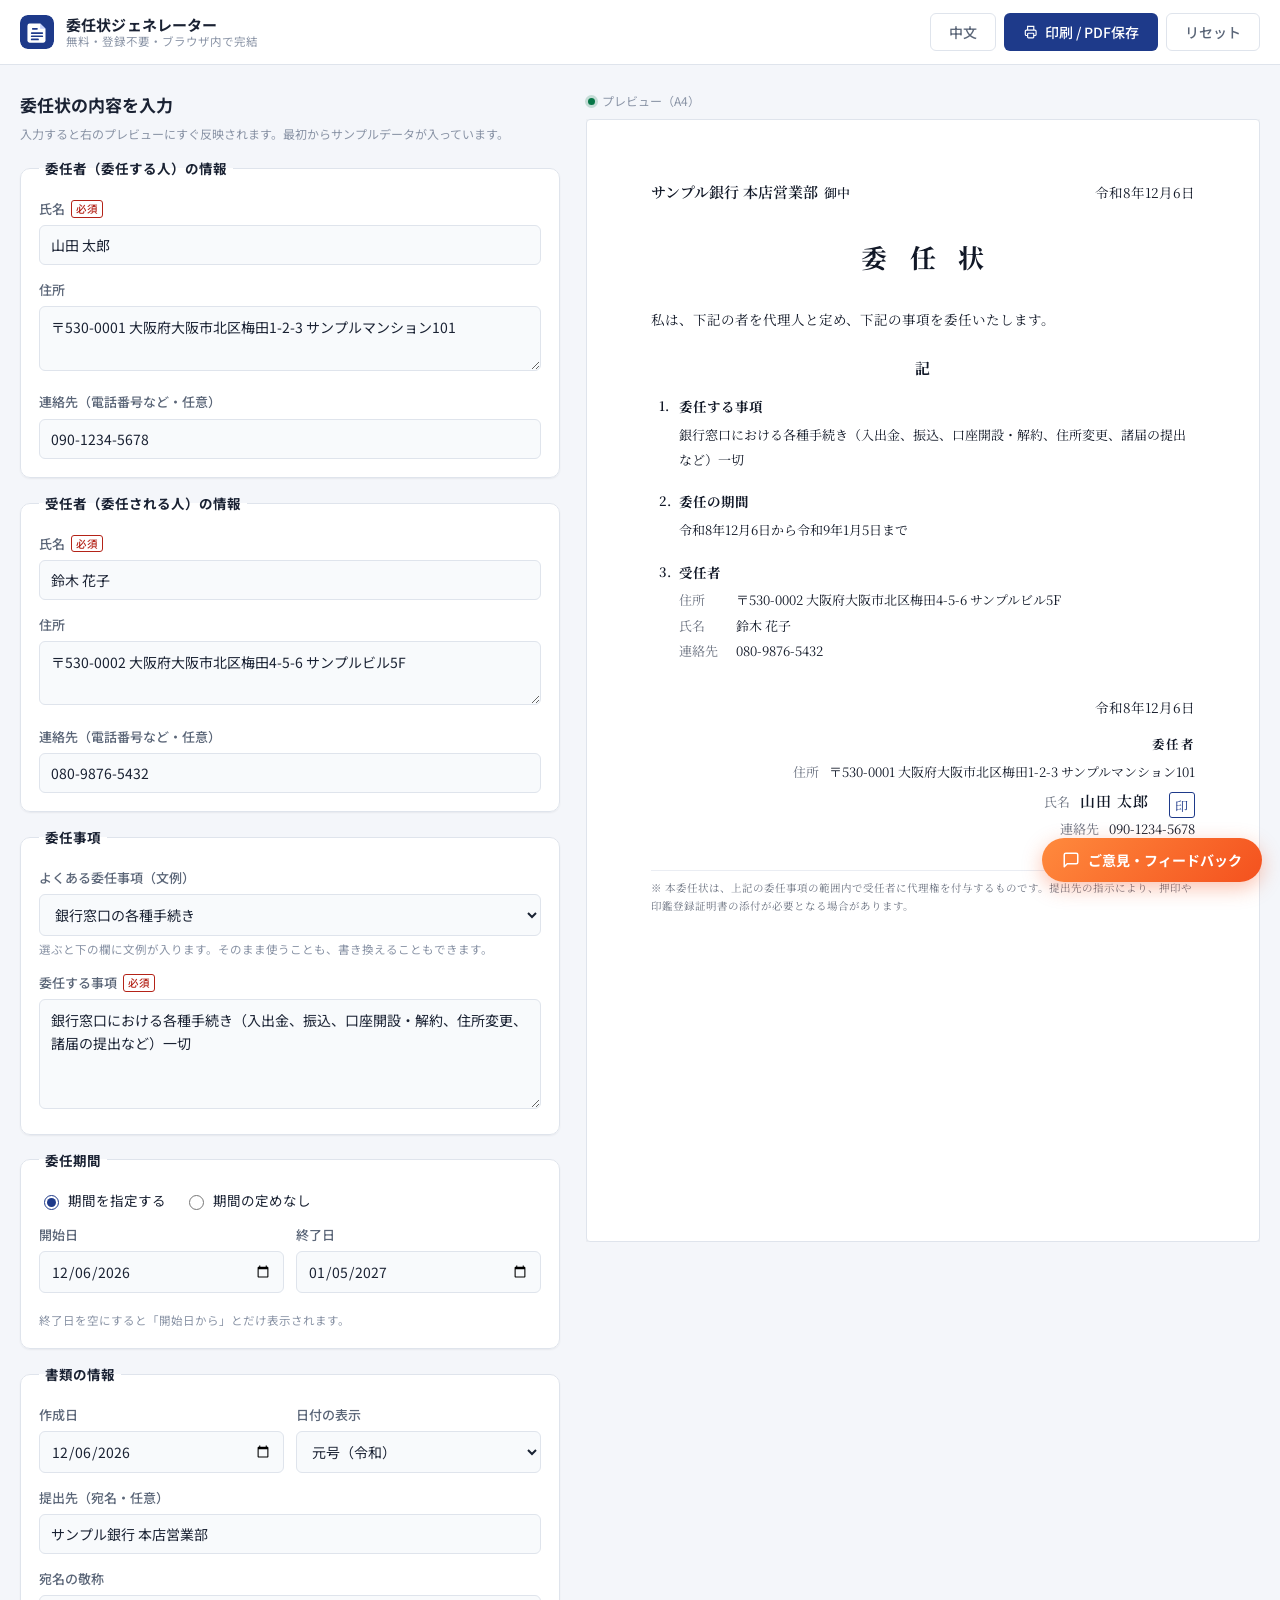
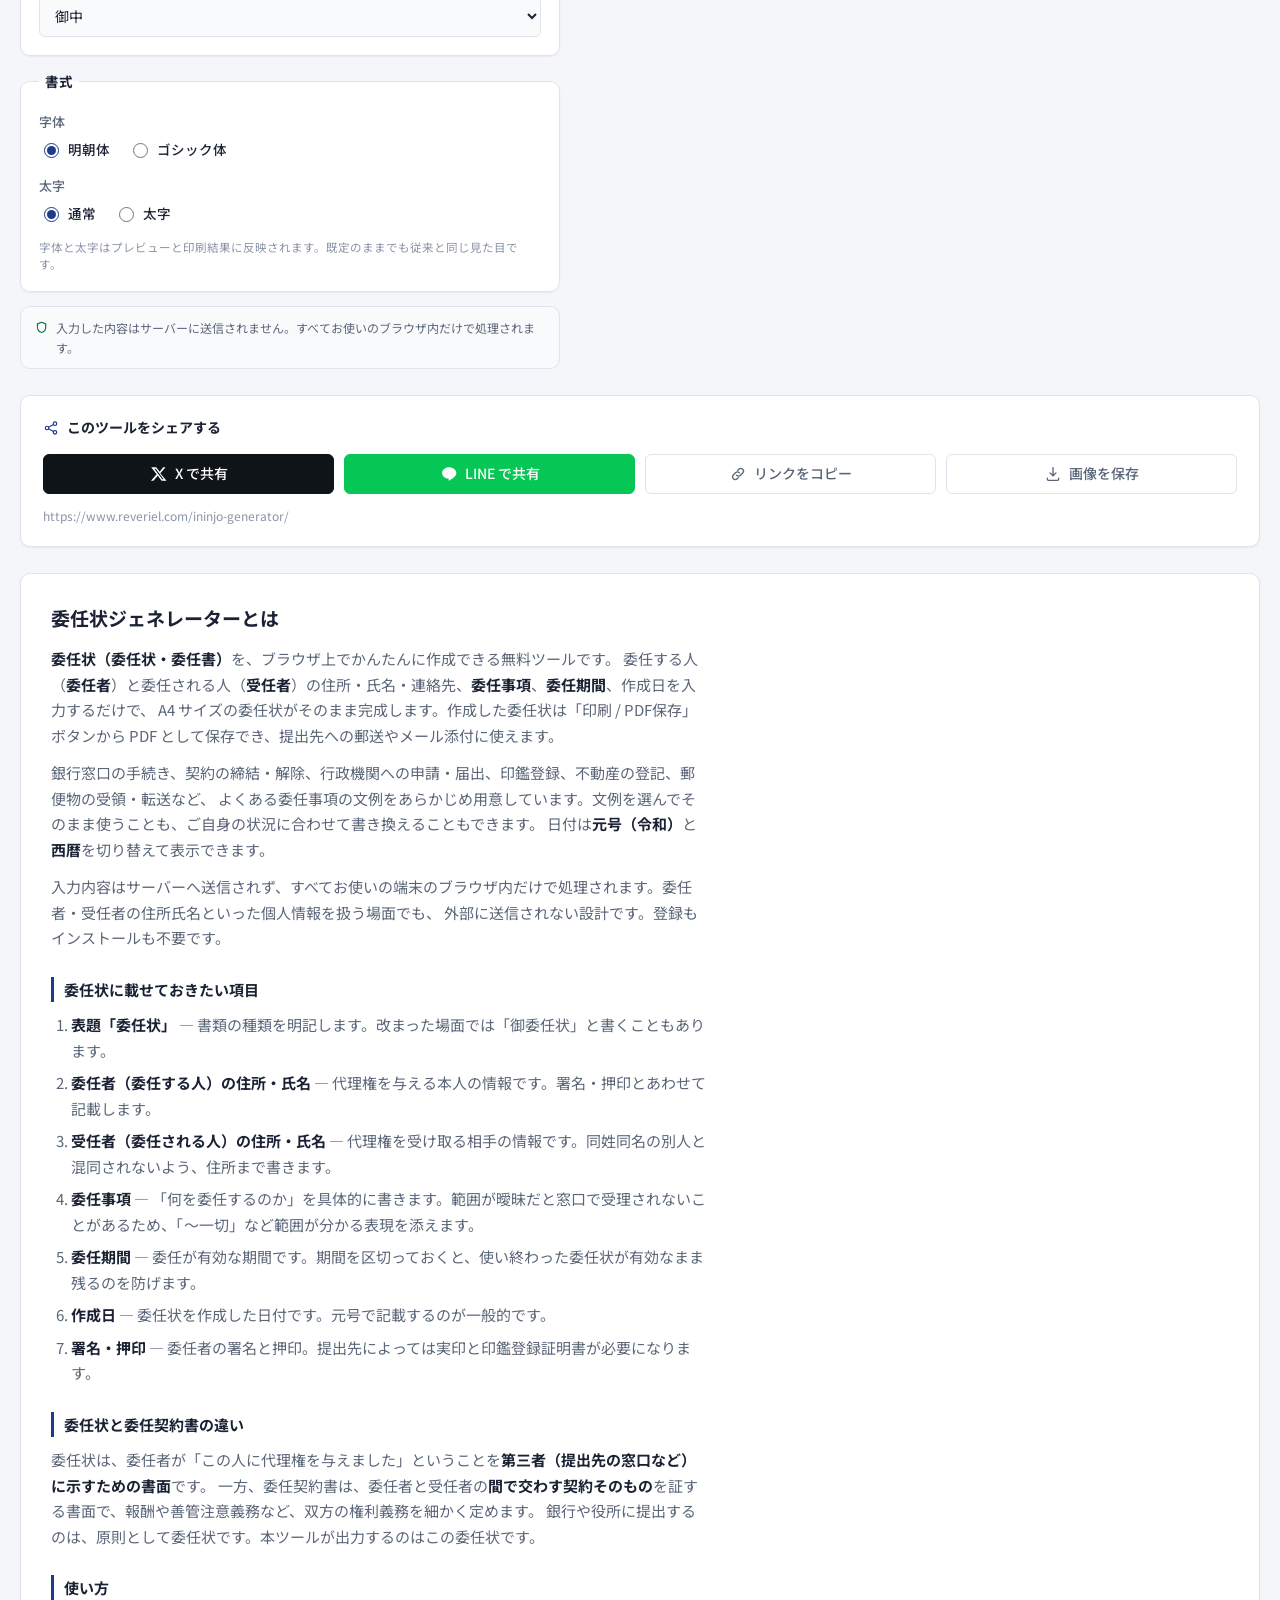
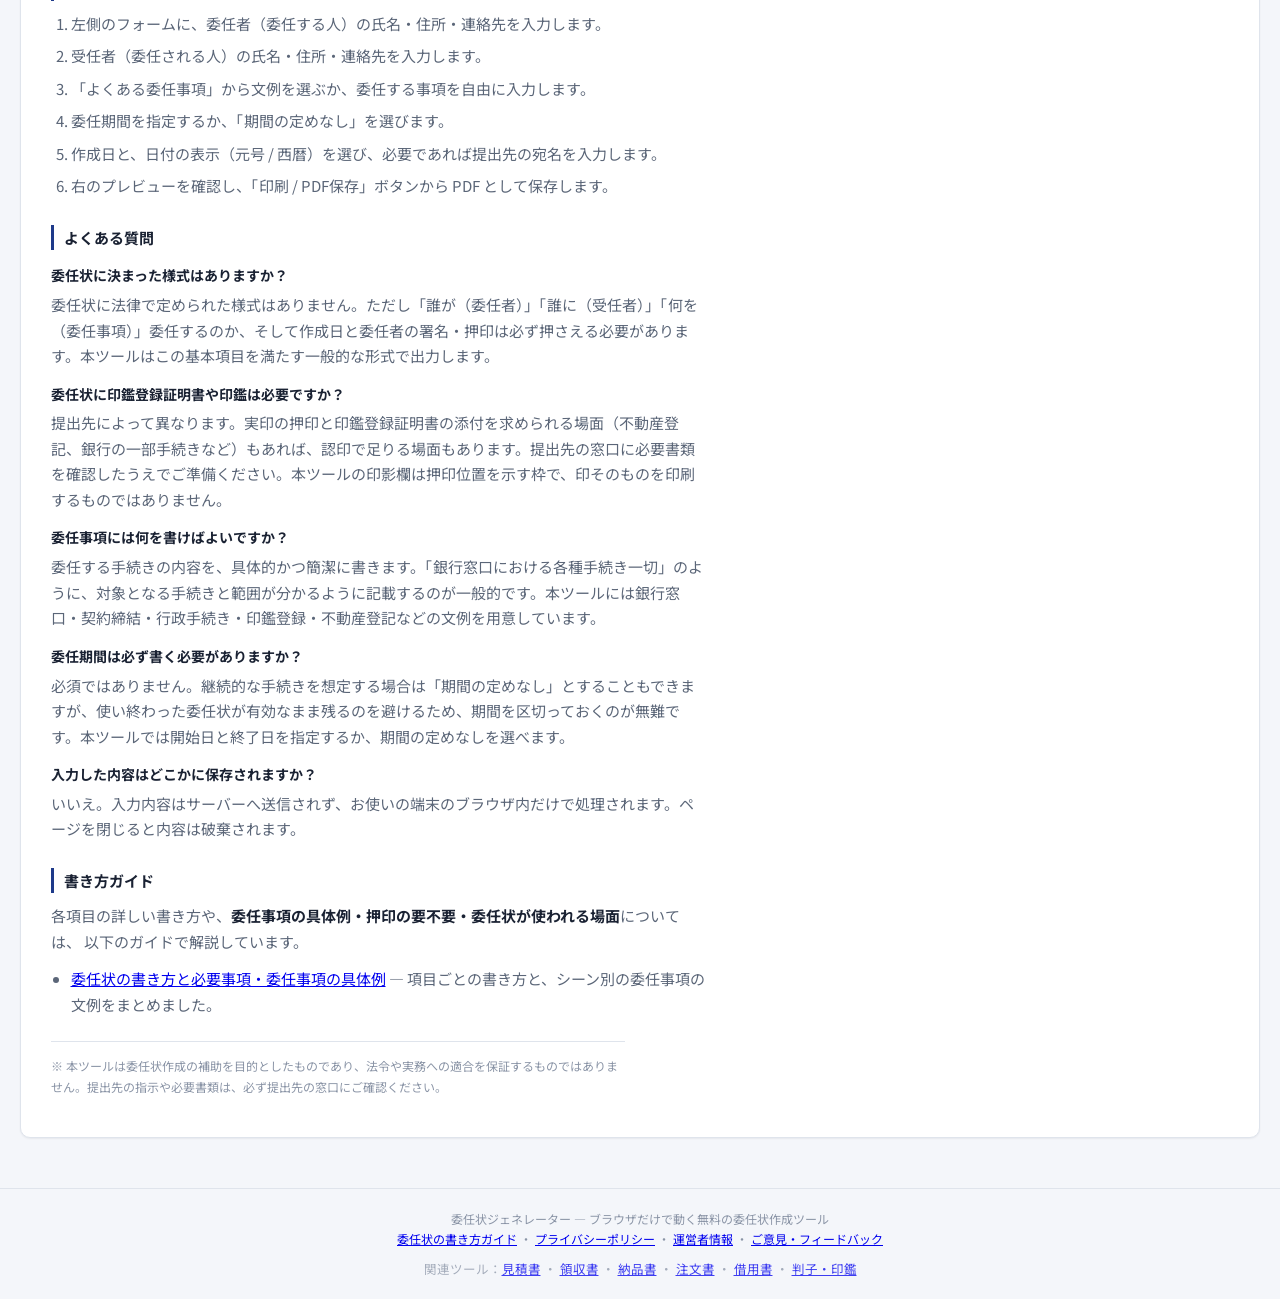
==== commit ebe3052c: "書式控件：字体（明朝／ゴシック）・太字のカスタマイズを追加" ====
--- a/index.html
+++ b/index.html
@@ -254,6 +254,28 @@
         </div>
       </fieldset>
 
+      <fieldset class="card">
+        <legend data-i18n="legendFormat">書式</legend>
+
+        <div class="field">
+          <label data-i18n="lblFont">字体</label>
+          <div class="radio-row">
+            <label><input type="radio" name="docFont" value="mincho" checked><span data-i18n="optMincho">明朝体</span></label>
+            <label><input type="radio" name="docFont" value="gothic"><span data-i18n="optGothic">ゴシック体</span></label>
+          </div>
+        </div>
+
+        <div class="field">
+          <label data-i18n="lblWeight">太字</label>
+          <div class="radio-row">
+            <label><input type="radio" name="docWeight" value="normal" checked><span data-i18n="optNormal">通常</span></label>
+            <label><input type="radio" name="docWeight" value="bold"><span data-i18n="optBold">太字</span></label>
+          </div>
+        </div>
+
+        <p class="help" data-i18n="helpFormat">字体と太字はプレビューと印刷結果に反映されます。既定のままでも従来と同じ見た目です。</p>
+      </fieldset>
+
       <p class="privacy-note">
         <svg viewBox="0 0 16 16" aria-hidden="true" class="ic"><path d="M8 1.5 3 3.5v4c0 3 2.1 5.6 5 6.5 2.9-.9 5-3.5 5-6.5v-4L8 1.5z" fill="none" stroke="currentColor" stroke-width="1.4" stroke-linejoin="round"/></svg>
         <span data-i18n="privacy">入力した内容はサーバーに送信されません。すべてお使いのブラウザ内だけで処理されます。</span>
--- a/style.css
+++ b/style.css
@@ -295,6 +295,10 @@
 
 .radio-row input[type="radio"] { accent-color: var(--c-accent); width: 15px; height: 15px; }
 
+/* 書式フィールド内のラジオは詰めて表示する */
+.field .radio-row { margin-bottom: 0; }
+.field .radio-row label { margin-bottom: 0; }
+
 /* ---------------- プレビュー ---------------- */
 
 .preview-pane { position: static; }
@@ -333,6 +337,14 @@
   font-size: 13px;
   line-height: 1.75;
 }
+
+/* 書式: 字体（紙面ルートに class を付与。印刷時もそのまま継承される） */
+.paper.font-mincho { font-family: var(--font-serif); }
+/* 既定の紙面は明朝。ゴシックを選んだときだけ sans に切り替える */
+.paper.font-gothic { font-family: var(--font); }
+
+/* 書式: 太字（紙面全体の基準ウェイト。見出し等の個別指定はそのまま活かす） */
+.paper.weight-bold { font-weight: 700; }
 
 /* 宛先 + 作成日 */
 
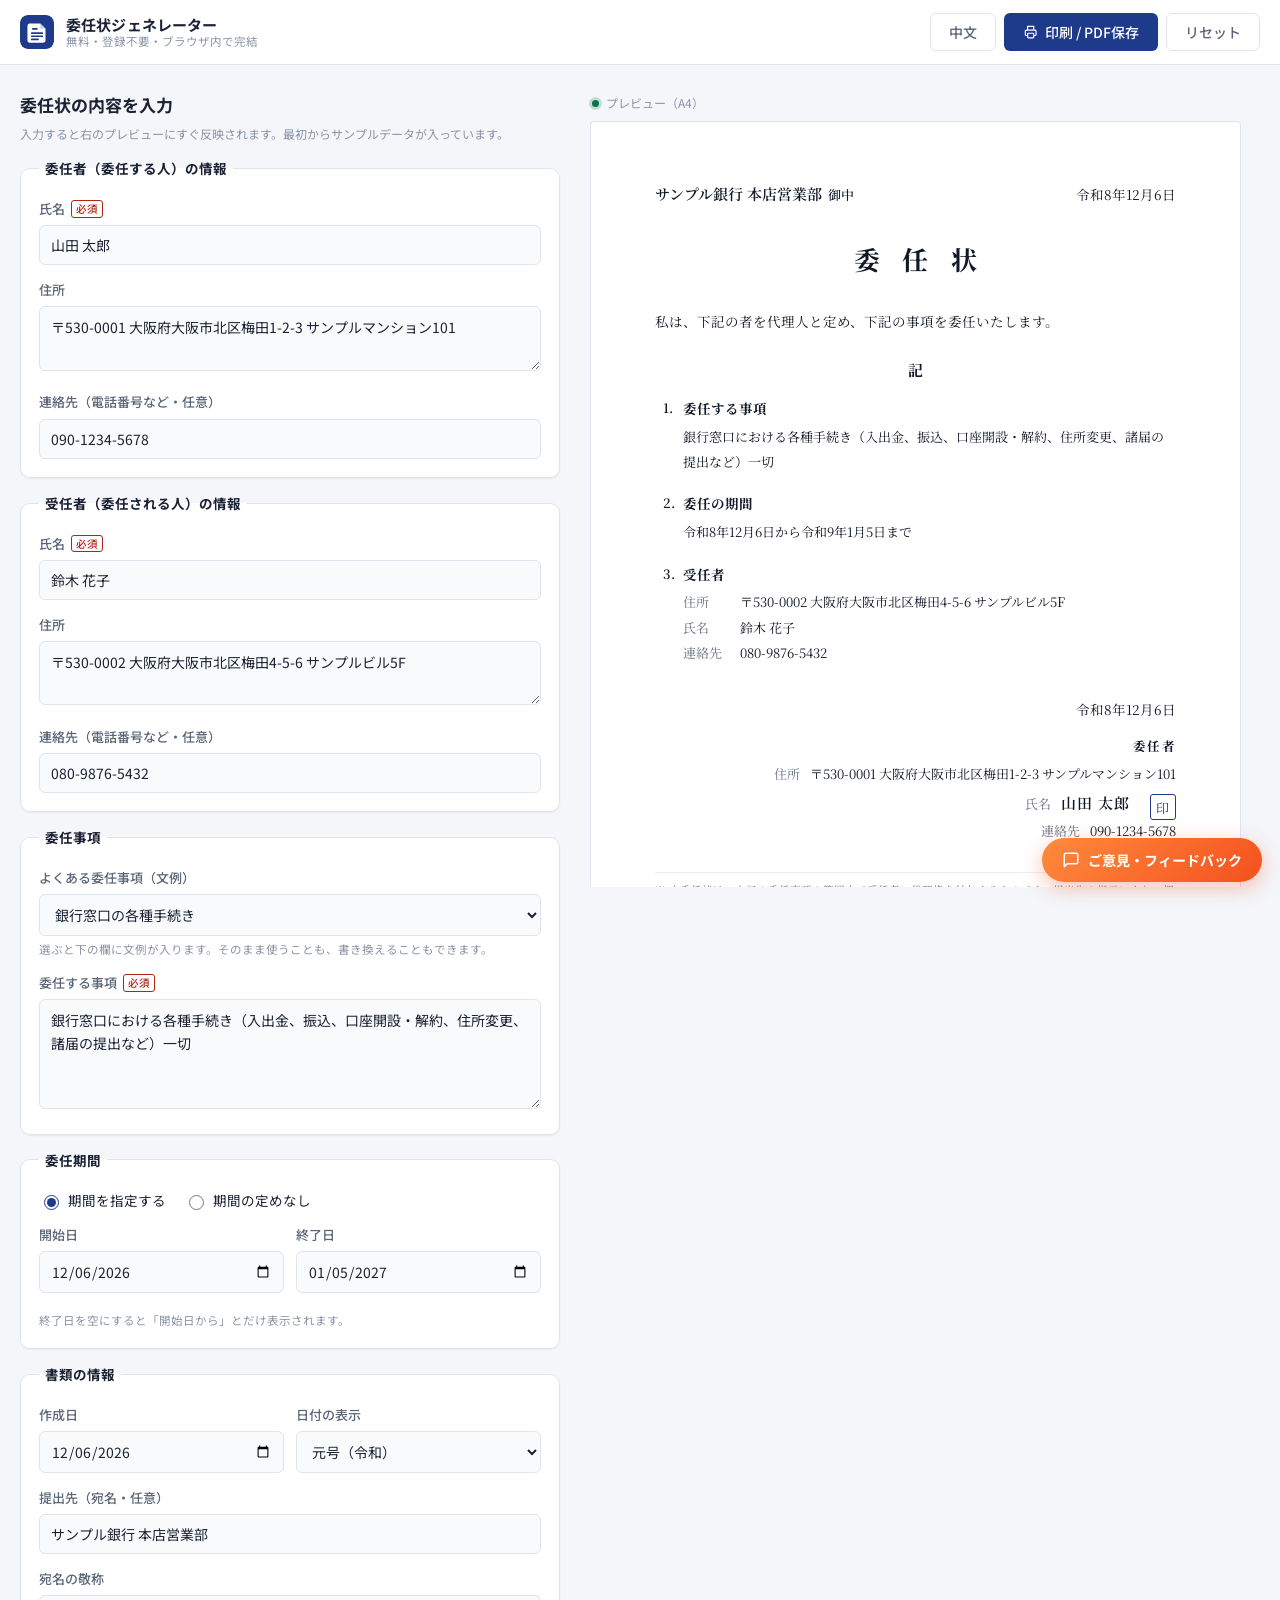
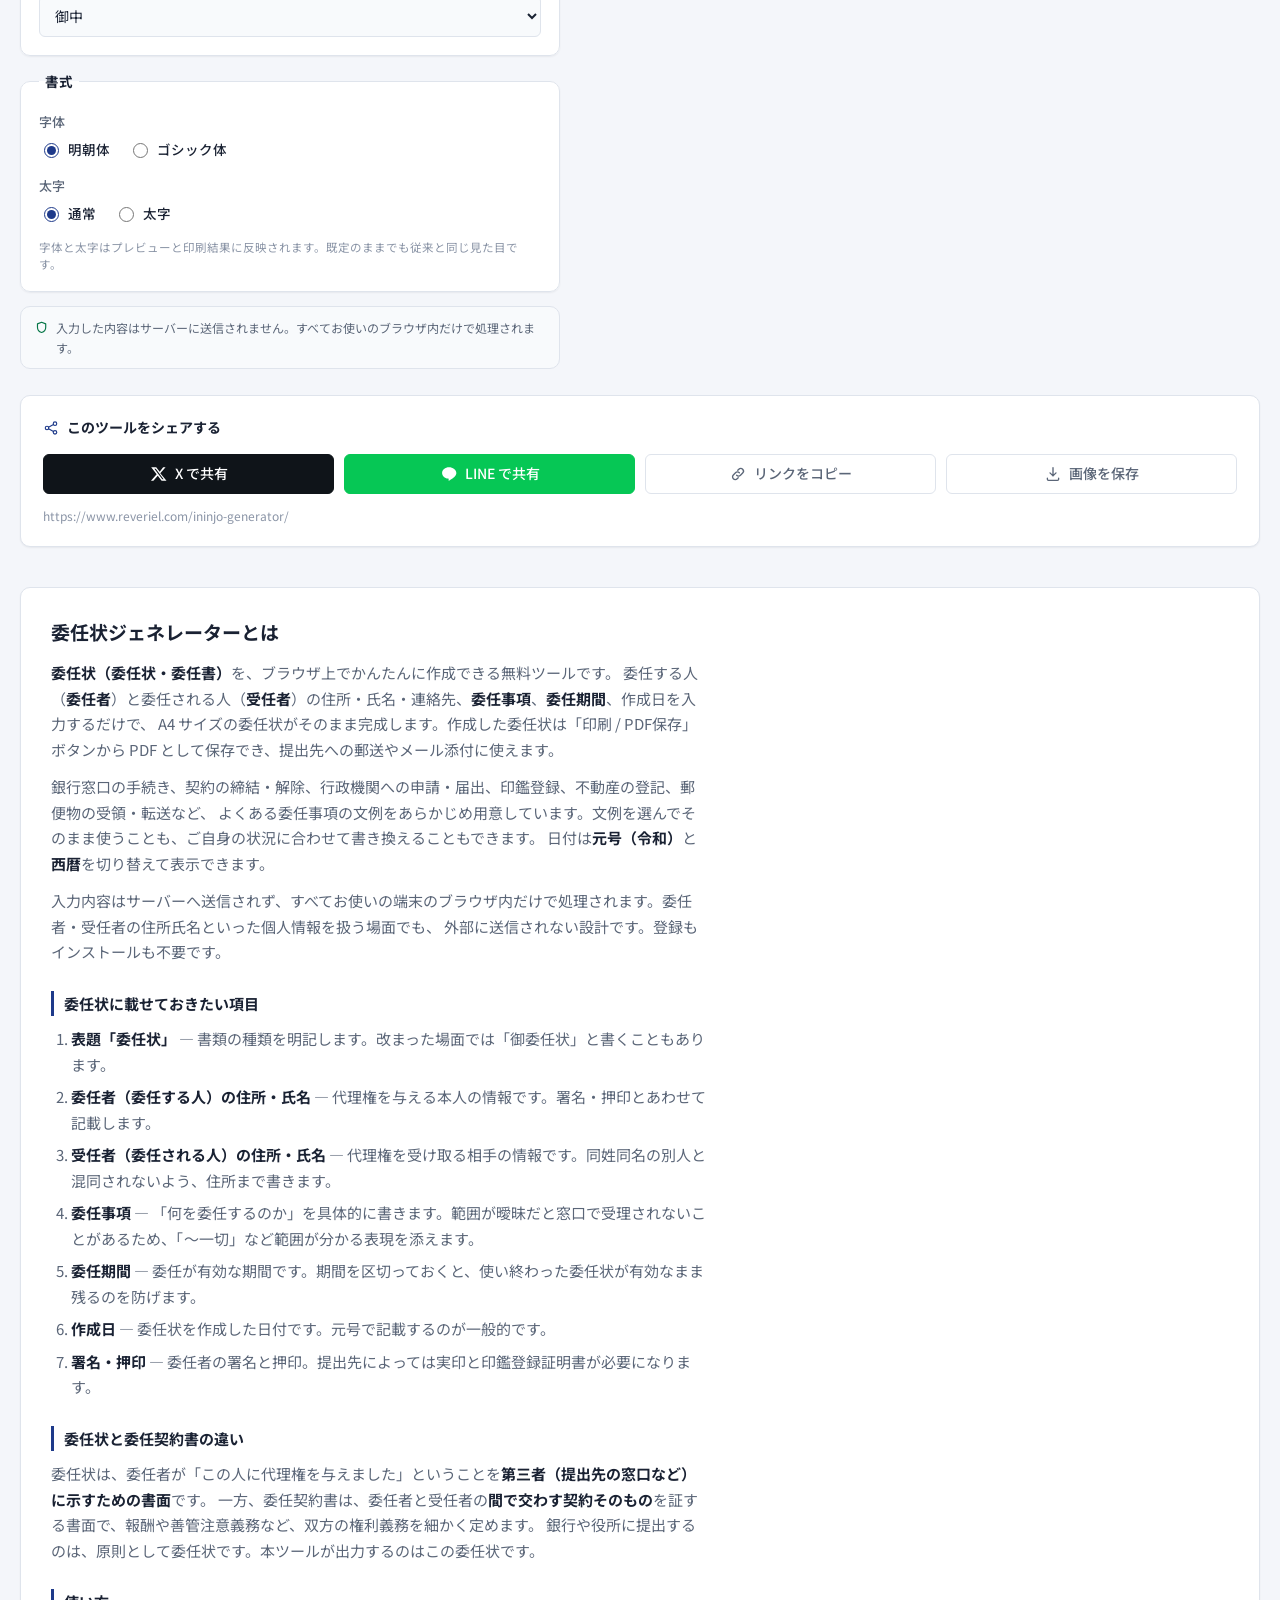
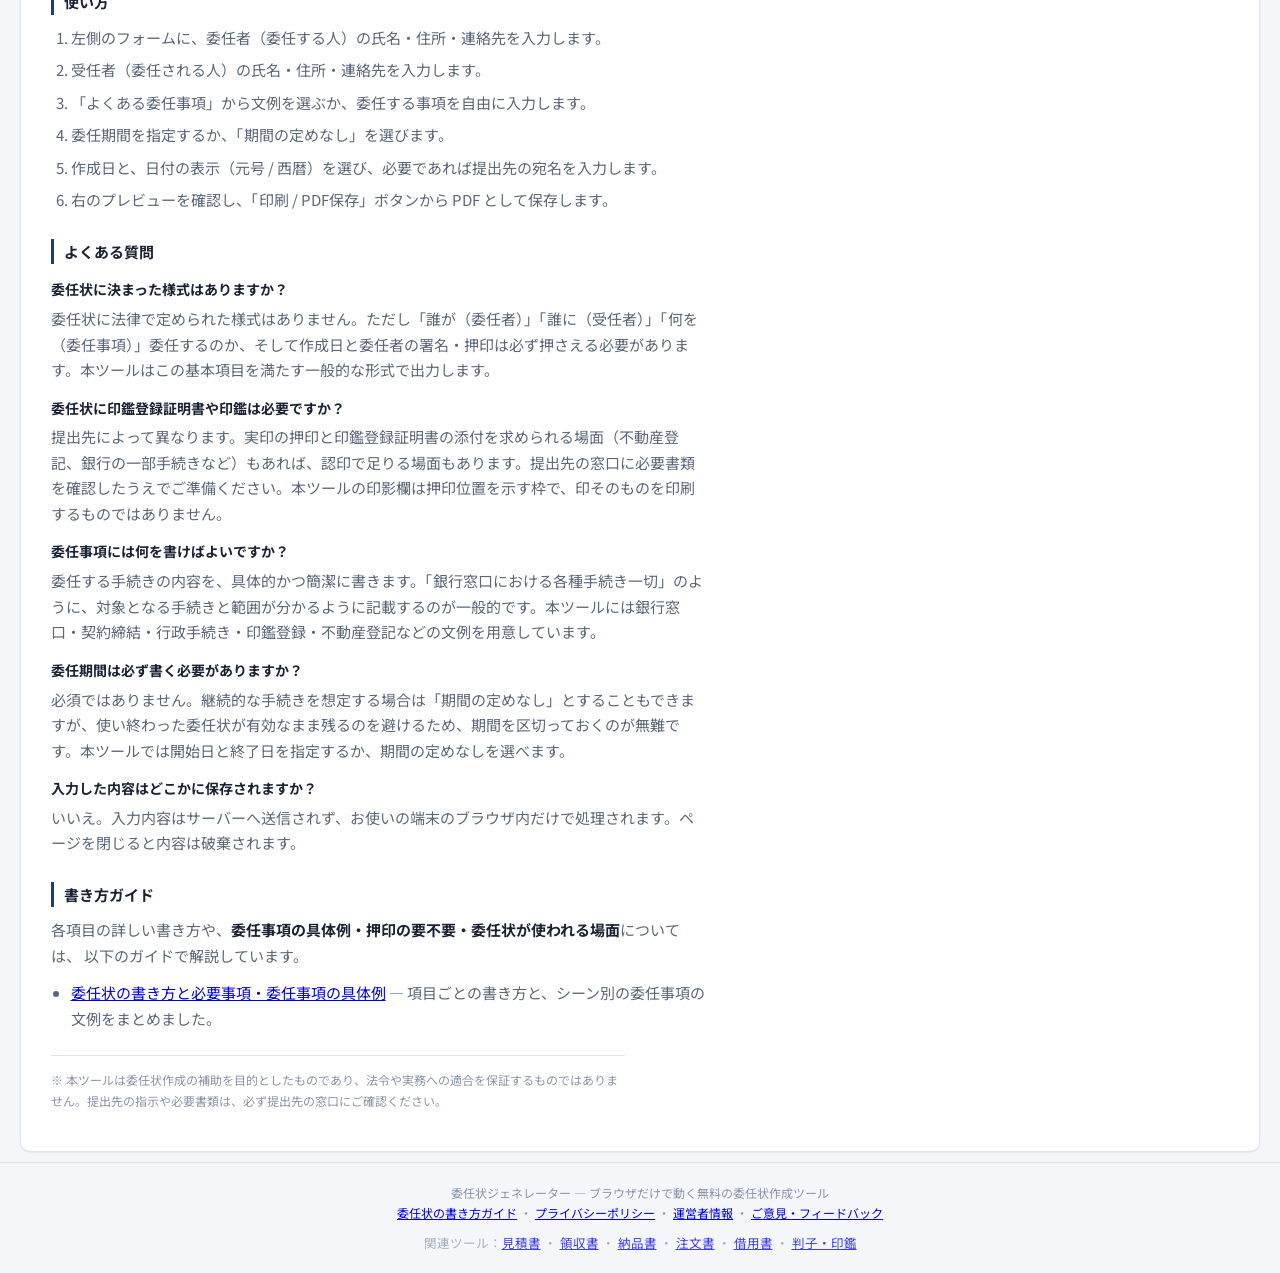
==== commit 6e7a2504: "プレビューをスクロール追従に：右カラムをsticky化し、SEOセクションとの重なりを回避" ====
--- a/index.html
+++ b/index.html
@@ -129,7 +129,9 @@
   </div>
 </header>
 
-<main class="wrap layout">
+<main class="wrap">
+
+  <div class="layout">
 
   <!-- ============ 入力フォーム ============ -->
   <section class="pane form-pane no-print" aria-label="入力フォーム">
@@ -385,6 +387,8 @@
   </section>
 
   <!-- ============ SEO 説明文 ============ -->
+  </div>
+
   <section class="seo no-print" aria-label="ツールについて">
     <h2>委任状ジェネレーターとは</h2>
     <p>
--- a/style.css
+++ b/style.css
@@ -301,7 +301,24 @@
 
 /* ---------------- プレビュー ---------------- */
 
-.preview-pane { position: static; }
+.preview-pane {
+  position: sticky;
+  top: 88px;
+  align-self: start;
+  max-height: calc(100vh - 104px);
+  overflow-y: auto;
+  padding: 2px 4px 16px;
+  scrollbar-gutter: stable;
+}
+
+@media (max-width: 980px) {
+  .preview-pane {
+    position: static;
+    max-height: none;
+    overflow: visible;
+    padding: 0;
+  }
+}
 
 .preview-bar {
   display: flex;
@@ -653,6 +670,7 @@
     gap: 0 !important;
     position: static !important;
     overflow: visible !important;
+    max-height: none !important;
     box-shadow: none !important;
     border: 0 !important;
     background: transparent !important;
